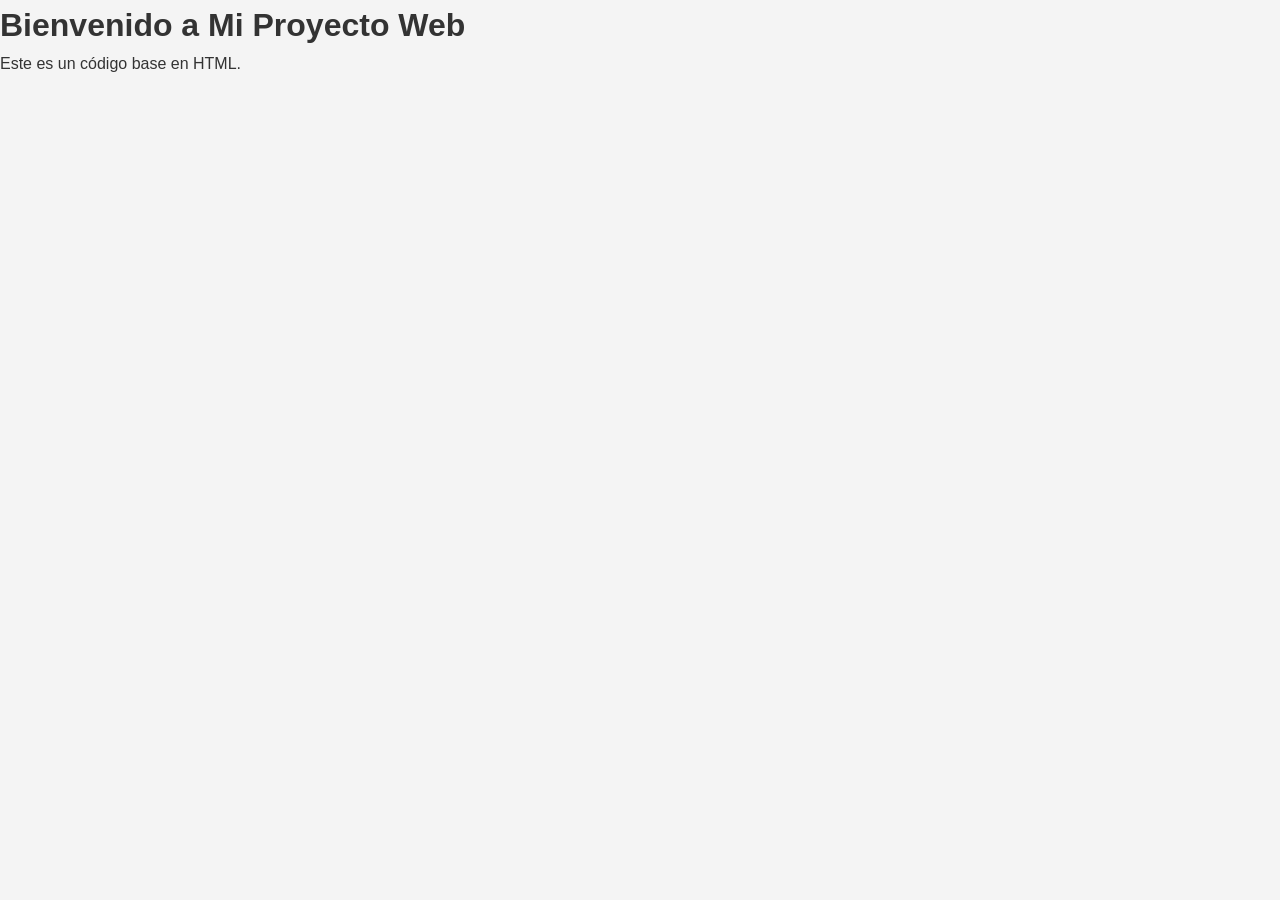
==== index.html @ e192d78e "Se realizo interfaz del inicio" ====
<!DOCTYPE html>
<html lang="es">
<head>
    <meta charset="UTF-8">
    <meta name="viewport" content="width=device-width, initial-scale=1.0">
    <title>Mi Proyecto Web</title>
    <link rel="stylesheet" href="css/style.css">
</head>
<body>
    <h1>Bienvenido a Mi Proyecto Web</h1>
    <p>Este es un código base en HTML.</p>
</body>
</html>
</body>
</html>
---- css/style.css ----
*

{
    margin: 0;
    padding: 0;
    box-sizing: border-box;
}

body {
    font-family: Arial, sans-serif;
    line-height: 1.6;
    color: #333;
    background-color: #f4f4f4;
}

header {
    background-color: #333;
    color: #fff;
    padding: 1rem 0;
    text-align: center;
}

main {
    max-width: 1200px;
    margin: 2rem auto;
    padding: 0 1rem;
}

footer {
    background-color: #333;
    color: #fff;
    text-align: center;
    padding: 1rem 0;
    margin-top: 2rem;
}

button {
    background-color: #007bff;
    color: white;
    padding: 0.5rem 1rem;
    border: none;
    border-radius: 4px;
    cursor: pointer;
}

button:hover {
    background-color: #0056b3;
}
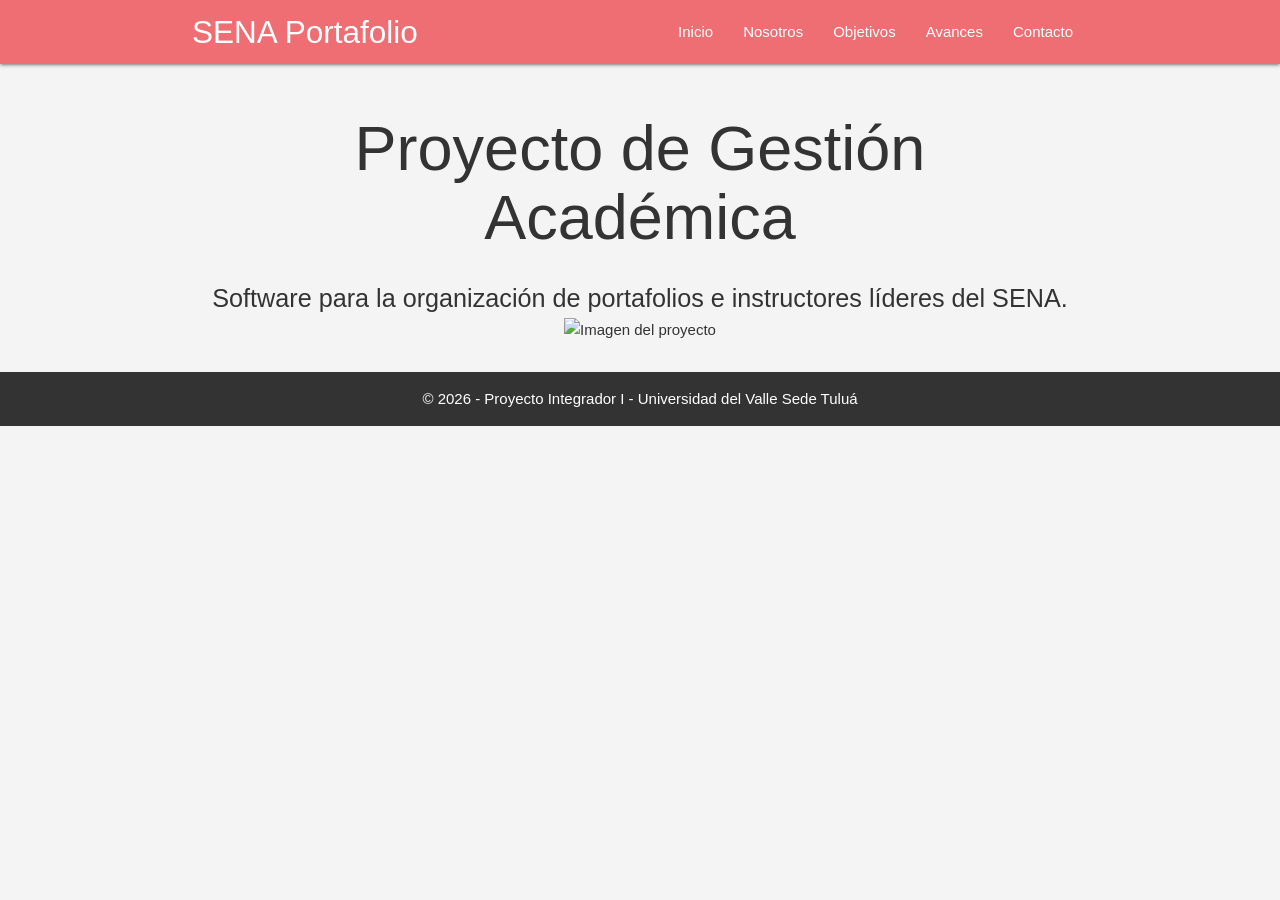
==== commit 881dc1b8: "Se realizo interfaz de inicio" ====
--- a/index.html
+++ b/index.html
@@ -2,14 +2,37 @@
 <html lang="es">
 <head>
     <meta charset="UTF-8">
-    <meta name="viewport" content="width=device-width, initial-scale=1.0">
-    <title>Mi Proyecto Web</title>
+    <title>Gestión Portafolio SENA</title>
+    <link rel="stylesheet" href="https://cdnjs.cloudflare.com/ajax/libs/materialize/1.0.0/css/materialize.min.css">
     <link rel="stylesheet" href="css/style.css">
 </head>
 <body>
-    <h1>Bienvenido a Mi Proyecto Web</h1>
-    <p>Este es un código base en HTML.</p>
+
+    <nav>
+        <div class="nav-wrapper container">
+            <a href="index.html" class="brand-logo">SENA Portafolio</a>
+            <ul id="nav-mobile" class="right hide-on-med-and-down">
+                <li><a href="index.html">Inicio</a></li>
+                <li><a href="nosotros.html">Nosotros</a></li>
+                <li><a href="objetivos.html">Objetivos</a></li>
+                <li><a href="avances.html">Avances</a></li>
+                <li><a href="contacto.html">Contacto</a></li>
+            </ul>
+        </div>
+    </nav>
+
+    <div class="container">
+        <div class="center-align" style="margin-top: 50px;">
+            <h1>Proyecto de Gestión Académica</h1>
+            <p class="flow-text">Software para la organización de portafolios e instructores líderes del SENA.</p>
+            <img src="https://via.placeholder.com/800x400" class="responsive-img" alt="Imagen del proyecto">
+        </div>
+    </div>
+
+    <footer class="center-align">
+        <p>&copy; 2026 - Proyecto Integrador I - Universidad del Valle Sede Tuluá</p>
+    </footer>
+
+    <script src="https://cdnjs.cloudflare.com/ajax/libs/materialize/1.0.0/js/materialize.min.js"></script>
 </body>
-</html>
-</body>
-</html>
+</html>
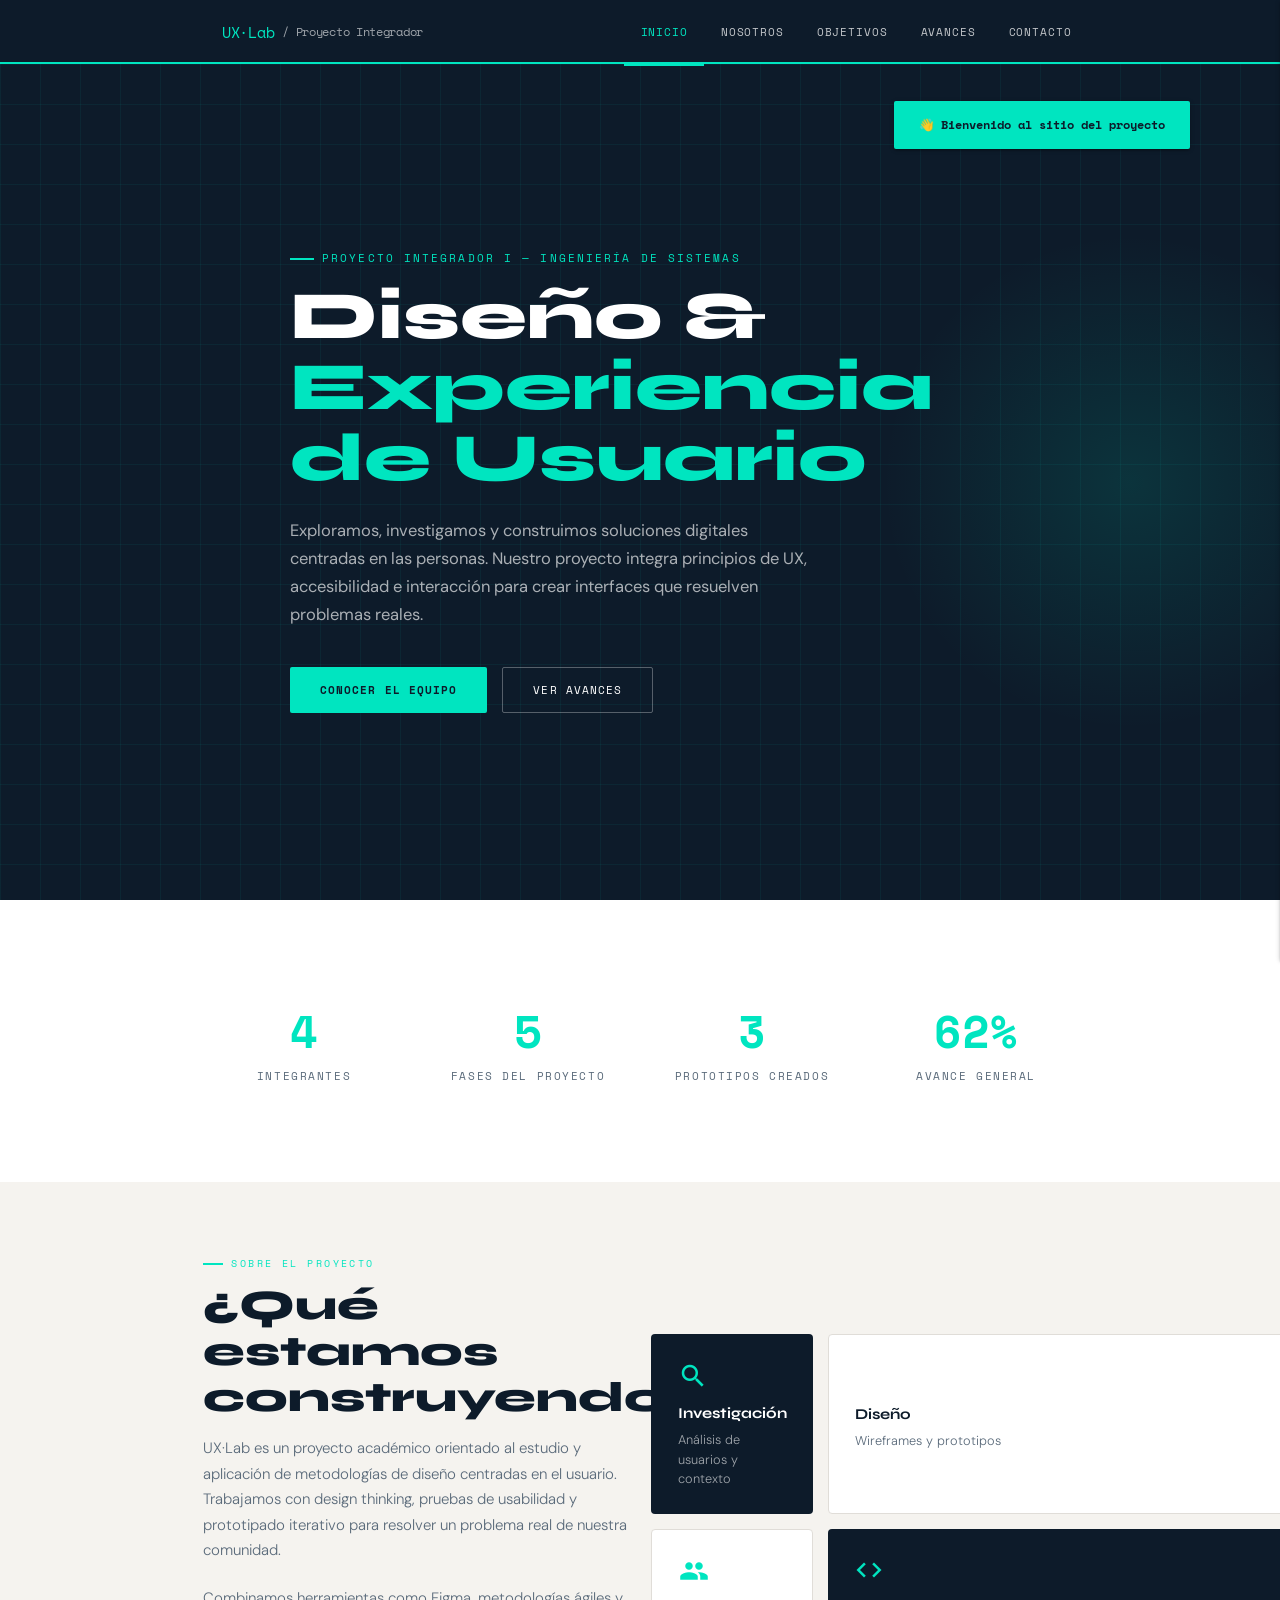
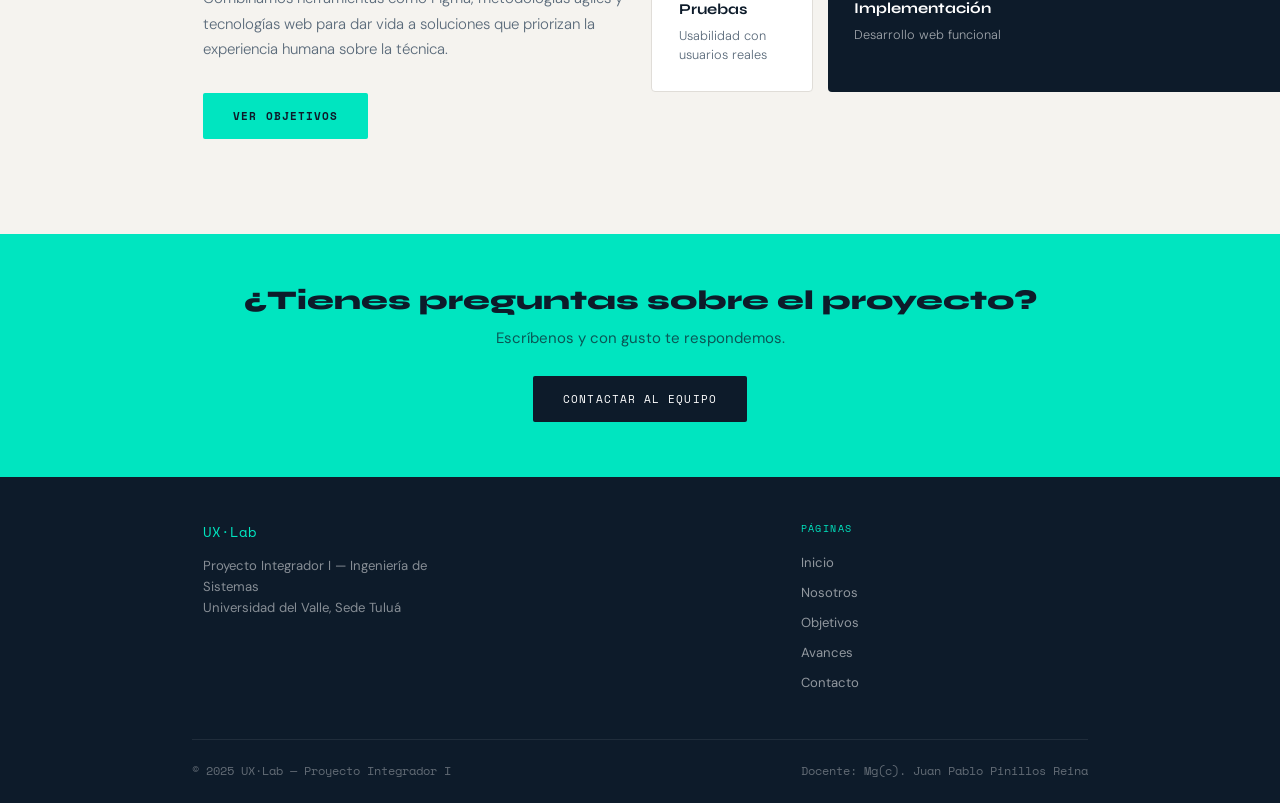
==== commit 5e67c44e: "Se sube cambios y mejoras" ====
--- a/index.html
+++ b/index.html
@@ -1,38 +1,179 @@
 <!DOCTYPE html>
 <html lang="es">
 <head>
-    <meta charset="UTF-8">
-    <title>Gestión Portafolio SENA</title>
-    <link rel="stylesheet" href="https://cdnjs.cloudflare.com/ajax/libs/materialize/1.0.0/css/materialize.min.css">
-    <link rel="stylesheet" href="css/style.css">
+  <meta charset="UTF-8" />
+  <meta name="viewport" content="width=device-width, initial-scale=1.0" />
+  <title>UX·Lab — Proyecto Integrador</title>
+  <!-- Materialize CSS -->
+  <link rel="stylesheet" href="https://cdnjs.cloudflare.com/ajax/libs/materialize/1.0.0/css/materialize.min.css" />
+  <!-- Material Icons -->
+  <link href="https://fonts.googleapis.com/icon?family=Material+Icons" rel="stylesheet" />
+  <!-- Custom CSS -->
+  <link rel="stylesheet" href="css/style.css" />
 </head>
 <body>
 
-    <nav>
-        <div class="nav-wrapper container">
-            <a href="index.html" class="brand-logo">SENA Portafolio</a>
-            <ul id="nav-mobile" class="right hide-on-med-and-down">
-                <li><a href="index.html">Inicio</a></li>
-                <li><a href="nosotros.html">Nosotros</a></li>
-                <li><a href="objetivos.html">Objetivos</a></li>
-                <li><a href="avances.html">Avances</a></li>
-                <li><a href="contacto.html">Contacto</a></li>
-            </ul>
+  <!-- ══ NAVBAR ══════════════════════════════════════════════════════════ -->
+  <nav>
+    <div class="nav-wrapper container">
+      <a href="index.html" class="brand-logo">UX·Lab <span>/ Proyecto Integrador</span></a>
+      <a href="#" data-target="mobile-nav" class="sidenav-trigger right"><i class="material-icons">menu</i></a>
+      <ul class="right hide-on-med-and-down">
+        <li><a href="index.html">Inicio</a></li>
+        <li><a href="nosotros.html">Nosotros</a></li>
+        <li><a href="objetivos.html">Objetivos</a></li>
+        <li><a href="avances.html">Avances</a></li>
+        <li><a href="contacto.html">Contacto</a></li>
+      </ul>
+    </div>
+  </nav>
+
+  <!-- Sidenav mobile -->
+  <ul class="sidenav" id="mobile-nav">
+    <li><a href="index.html"><i class="material-icons">home</i>Inicio</a></li>
+    <li><a href="nosotros.html"><i class="material-icons">group</i>Nosotros</a></li>
+    <li><a href="objetivos.html"><i class="material-icons">flag</i>Objetivos</a></li>
+    <li><a href="avances.html"><i class="material-icons">timeline</i>Avances</a></li>
+    <li><a href="contacto.html"><i class="material-icons">mail</i>Contacto</a></li>
+  </ul>
+
+  <!-- ══ HERO ════════════════════════════════════════════════════════════ -->
+  <section class="hero">
+    <div class="hero-bg-grid"></div>
+    <div class="hero-accent-circle"></div>
+    <div class="hero-content container">
+      <div class="hero-tag">Proyecto Integrador I — Ingeniería de Sistemas</div>
+      <h1>
+        Diseño &amp;
+        <span class="highlight">Experiencia de Usuario</span>
+      </h1>
+      <p>
+        Exploramos, investigamos y construimos soluciones digitales centradas en las personas.
+        Nuestro proyecto integra principios de UX, accesibilidad e interacción para crear
+        interfaces que resuelven problemas reales.
+      </p>
+      <div class="hero-cta">
+        <a href="nosotros.html" class="btn btn-primary-custom waves-effect">Conocer el equipo</a>
+        <a href="avances.html" class="btn btn-outline-custom waves-effect">Ver avances</a>
+      </div>
+    </div>
+  </section>
+
+  <!-- ══ STATS ════════════════════════════════════════════════════════════ -->
+  <section class="section-block white">
+    <div class="container">
+      <div class="row" style="margin-bottom:0;">
+        <div class="col s12 m3 center-align fade-in">
+          <div style="padding:1.5rem 0;">
+            <div class="stat-number" data-target="4" data-suffix="" style="font-family:'Space Mono',monospace;font-size:3rem;font-weight:700;color:var(--accent);">0</div>
+            <div style="font-family:'Space Mono',monospace;font-size:0.7rem;letter-spacing:.15em;text-transform:uppercase;color:var(--text-muted);margin-top:.25rem;">Integrantes</div>
+          </div>
         </div>
-    </nav>
+        <div class="col s12 m3 center-align fade-in fade-in-delay-1">
+          <div style="padding:1.5rem 0;">
+            <div class="stat-number" data-target="5" data-suffix="" style="font-family:'Space Mono',monospace;font-size:3rem;font-weight:700;color:var(--accent);">0</div>
+            <div style="font-family:'Space Mono',monospace;font-size:0.7rem;letter-spacing:.15em;text-transform:uppercase;color:var(--text-muted);margin-top:.25rem;">Fases del proyecto</div>
+          </div>
+        </div>
+        <div class="col s12 m3 center-align fade-in fade-in-delay-2">
+          <div style="padding:1.5rem 0;">
+            <div class="stat-number" data-target="3" data-suffix="" style="font-family:'Space Mono',monospace;font-size:3rem;font-weight:700;color:var(--accent);">0</div>
+            <div style="font-family:'Space Mono',monospace;font-size:0.7rem;letter-spacing:.15em;text-transform:uppercase;color:var(--text-muted);margin-top:.25rem;">Prototipos creados</div>
+          </div>
+        </div>
+        <div class="col s12 m3 center-align fade-in fade-in-delay-3">
+          <div style="padding:1.5rem 0;">
+            <div class="stat-number" data-target="80" data-suffix="%" style="font-family:'Space Mono',monospace;font-size:3rem;font-weight:700;color:var(--accent);">0</div>
+            <div style="font-family:'Space Mono',monospace;font-size:0.7rem;letter-spacing:.15em;text-transform:uppercase;color:var(--text-muted);margin-top:.25rem;">Avance general</div>
+          </div>
+        </div>
+      </div>
+    </div>
+  </section>
 
+  <!-- ══ ABOUT BRIEF ══════════════════════════════════════════════════════ -->
+  <section class="section-block light">
     <div class="container">
-        <div class="center-align" style="margin-top: 50px;">
-            <h1>Proyecto de Gestión Académica</h1>
-            <p class="flow-text">Software para la organización de portafolios e instructores líderes del SENA.</p>
-            <img src="https://via.placeholder.com/800x400" class="responsive-img" alt="Imagen del proyecto">
+      <div class="row valign-wrapper">
+        <div class="col s12 m6 fade-in">
+          <div class="section-label">Sobre el proyecto</div>
+          <h2 class="section-title">¿Qué estamos construyendo?</h2>
+          <p style="color:var(--text-muted);line-height:1.7;margin-bottom:1.5rem;">
+            UX·Lab es un proyecto académico orientado al estudio y aplicación de metodologías
+            de diseño centradas en el usuario. Trabajamos con design thinking, pruebas de
+            usabilidad y prototipado iterativo para resolver un problema real de nuestra comunidad.
+          </p>
+          <p style="color:var(--text-muted);line-height:1.7;margin-bottom:2rem;">
+            Combinamos herramientas como Figma, metodologías ágiles y tecnologías web para
+            dar vida a soluciones que priorizan la experiencia humana sobre la técnica.
+          </p>
+          <a href="objetivos.html" class="btn btn-primary-custom waves-effect">Ver objetivos</a>
         </div>
+        <div class="col s12 m6 fade-in fade-in-delay-2">
+          <div style="display:grid;grid-template-columns:1fr 1fr;gap:1rem;margin-top:2rem;">
+            <div style="background:var(--primary);border-radius:4px;padding:1.75rem;color:white;">
+              <i class="material-icons" style="color:var(--accent);font-size:2rem;display:block;margin-bottom:.75rem;">search</i>
+              <div style="font-family:'Syne',sans-serif;font-weight:700;margin-bottom:.4rem;">Investigación</div>
+              <p style="font-size:.85rem;color:rgba(255,255,255,.6);margin:0;line-height:1.5;">Análisis de usuarios y contexto</p>
+            </div>
+            <div style="background:var(--card-bg);border:1px solid var(--border);border-radius:4px;padding:1.75rem;">
+              <i class="material-icons" style="color:var(--accent);font-size:2rem;display:block;margin-bottom:.75rem;">design_services</i>
+              <div style="font-family:'Syne',sans-serif;font-weight:700;margin-bottom:.4rem;">Diseño</div>
+              <p style="font-size:.85rem;color:var(--text-muted);margin:0;line-height:1.5;">Wireframes y prototipos</p>
+            </div>
+            <div style="background:var(--card-bg);border:1px solid var(--border);border-radius:4px;padding:1.75rem;">
+              <i class="material-icons" style="color:var(--accent);font-size:2rem;display:block;margin-bottom:.75rem;">people</i>
+              <div style="font-family:'Syne',sans-serif;font-weight:700;margin-bottom:.4rem;">Pruebas</div>
+              <p style="font-size:.85rem;color:var(--text-muted);margin:0;line-height:1.5;">Usabilidad con usuarios reales</p>
+            </div>
+            <div style="background:var(--primary);border-radius:4px;padding:1.75rem;color:white;">
+              <i class="material-icons" style="color:var(--accent);font-size:2rem;display:block;margin-bottom:.75rem;">code</i>
+              <div style="font-family:'Syne',sans-serif;font-weight:700;margin-bottom:.4rem;">Implementación</div>
+              <p style="font-size:.85rem;color:rgba(255,255,255,.6);margin:0;line-height:1.5;">Desarrollo web funcional</p>
+            </div>
+          </div>
+        </div>
+      </div>
     </div>
+  </section>
 
-    <footer class="center-align">
-        <p>&copy; 2026 - Proyecto Integrador I - Universidad del Valle Sede Tuluá</p>
-    </footer>
+  <!-- ══ CTA BAND ═════════════════════════════════════════════════════════ -->
+  <section style="background:var(--accent);padding:3.5rem 0;">
+    <div class="container center-align">
+      <h3 style="font-family:'Syne',sans-serif;font-weight:800;color:var(--primary);margin:0 0 .75rem;font-size:1.8rem;">¿Tienes preguntas sobre el proyecto?</h3>
+      <p style="color:rgba(13,27,42,.7);margin:0 0 1.75rem;font-size:1rem;">Escríbenos y con gusto te respondemos.</p>
+      <a href="contacto.html" class="btn waves-effect" style="background:var(--primary);color:white;font-family:'Space Mono',monospace;font-size:.72rem;letter-spacing:.1em;text-transform:uppercase;border-radius:2px;box-shadow:none;padding:0 2rem;height:46px;line-height:46px;">Contactar al equipo</a>
+    </div>
+  </section>
 
-    <script src="https://cdnjs.cloudflare.com/ajax/libs/materialize/1.0.0/js/materialize.min.js"></script>
+  <!-- ══ FOOTER ═══════════════════════════════════════════════════════════ -->
+  <footer>
+    <div class="container">
+      <div class="row">
+        <div class="col s12 m4">
+          <div class="footer-brand">UX·Lab</div>
+          <p class="footer-desc">Proyecto Integrador I — Ingeniería de Sistemas<br>Universidad del Valle, Sede Tuluá</p>
+        </div>
+        <div class="col s12 m4 offset-m4">
+          <div class="footer-label">Páginas</div>
+          <ul class="footer-links">
+            <li><a href="index.html">Inicio</a></li>
+            <li><a href="nosotros.html">Nosotros</a></li>
+            <li><a href="objetivos.html">Objetivos</a></li>
+            <li><a href="avances.html">Avances</a></li>
+            <li><a href="contacto.html">Contacto</a></li>
+          </ul>
+        </div>
+      </div>
+      <div class="footer-bottom">
+        <span>© 2025 UX·Lab — Proyecto Integrador I</span>
+        <span>Docente: Mg(c). Juan Pablo Pinillos Reina</span>
+      </div>
+    </div>
+  </footer>
+
+  <!-- Materialize JS -->
+  <script src="https://cdnjs.cloudflare.com/ajax/libs/materialize/1.0.0/js/materialize.min.js"></script>
+  <script src="js/main.js"></script>
 </body>
-</html>+</html>
--- a/css/style.css
+++ b/css/style.css
@@ -1,48 +1,781 @@
-*
-
-{
-    margin: 0;
-    padding: 0;
-    box-sizing: border-box;
-}
+/* ===== IMPORTS ===== */
+@import url('https://fonts.googleapis.com/css2?family=Space+Mono:ital,wght@0,400;0,700;1,400&family=Syne:wght@400;600;700;800&family=DM+Sans:wght@300;400;500&display=swap');
+
+/* ===== CSS VARIABLES ===== */
+:root {
+  --primary: #0d1b2a;
+  --accent: #00e5c0;
+  --accent2: #ff5c5c;
+  --surface: #f5f3ef;
+  --card-bg: #ffffff;
+  --text-main: #0d1b2a;
+  --text-muted: #5a6a7a;
+  --border: #e0ddd8;
+  --nav-height: 64px;
+}
+
+/* ===== RESET & BASE ===== */
+* { box-sizing: border-box; }
 
 body {
-    font-family: Arial, sans-serif;
-    line-height: 1.6;
-    color: #333;
-    background-color: #f4f4f4;
-}
-
-header {
-    background-color: #333;
-    color: #fff;
-    padding: 1rem 0;
-    text-align: center;
-}
-
-main {
-    max-width: 1200px;
-    margin: 2rem auto;
-    padding: 0 1rem;
-}
-
+  font-family: 'DM Sans', sans-serif;
+  background: var(--surface);
+  color: var(--text-main);
+  margin: 0;
+  padding-top: var(--nav-height);
+  overflow-x: hidden;
+}
+
+h1, h2, h3, h4 {
+  font-family: 'Syne', sans-serif;
+  font-weight: 800;
+}
+
+/* ===== NAVBAR ===== */
+nav {
+  background: var(--primary) !important;
+  box-shadow: none !important;
+  height: var(--nav-height);
+  line-height: var(--nav-height);
+  position: fixed;
+  width: 100%;
+  top: 0;
+  z-index: 999;
+  border-bottom: 2px solid var(--accent);
+}
+
+nav .brand-logo {
+  font-family: 'Space Mono', monospace !important;
+  font-size: 1rem !important;
+  letter-spacing: -0.02em;
+  color: var(--accent) !important;
+  padding-left: 2rem;
+  display: flex;
+  align-items: center;
+  gap: 8px;
+}
+
+nav .brand-logo span {
+  color: white;
+  font-size: 0.8rem;
+  opacity: 0.6;
+}
+
+nav ul li a {
+  font-family: 'Space Mono', monospace !important;
+  font-size: 0.72rem !important;
+  letter-spacing: 0.08em;
+  text-transform: uppercase;
+  color: rgba(255,255,255,0.75) !important;
+  transition: color 0.2s ease;
+  padding: 0 1.1rem !important;
+}
+
+nav ul li a:hover,
+nav ul li a.active {
+  color: var(--accent) !important;
+  background: transparent !important;
+}
+
+nav ul li a.active {
+  border-bottom: 2px solid var(--accent);
+}
+
+/* Sidenav mobile */
+.sidenav {
+  background: var(--primary) !important;
+}
+.sidenav li a {
+  color: white !important;
+  font-family: 'Space Mono', monospace;
+  font-size: 0.8rem;
+}
+.sidenav-trigger {
+  color: var(--accent) !important;
+}
+
+/* ===== HERO SECTION ===== */
+.hero {
+  min-height: calc(100vh - var(--nav-height));
+  background: var(--primary);
+  display: flex;
+  align-items: center;
+  position: relative;
+  overflow: hidden;
+  padding: 4rem 2rem;
+}
+
+.hero-bg-grid {
+  position: absolute;
+  inset: 0;
+  background-image: 
+    linear-gradient(rgba(0,229,192,0.06) 1px, transparent 1px),
+    linear-gradient(90deg, rgba(0,229,192,0.06) 1px, transparent 1px);
+  background-size: 40px 40px;
+  pointer-events: none;
+}
+
+.hero-accent-circle {
+  position: absolute;
+  right: -100px;
+  top: 50%;
+  transform: translateY(-50%);
+  width: 500px;
+  height: 500px;
+  border-radius: 50%;
+  background: radial-gradient(circle, rgba(0,229,192,0.12) 0%, transparent 70%);
+  pointer-events: none;
+}
+
+.hero-content {
+  position: relative;
+  z-index: 2;
+  max-width: 700px;
+}
+
+.hero-tag {
+  font-family: 'Space Mono', monospace;
+  font-size: 0.7rem;
+  letter-spacing: 0.2em;
+  text-transform: uppercase;
+  color: var(--accent);
+  margin-bottom: 1rem;
+  display: flex;
+  align-items: center;
+  gap: 8px;
+}
+
+.hero-tag::before {
+  content: '';
+  display: inline-block;
+  width: 24px;
+  height: 2px;
+  background: var(--accent);
+}
+
+.hero h1 {
+  font-size: clamp(2.5rem, 6vw, 4.5rem);
+  line-height: 1.05;
+  color: white;
+  margin: 0 0 1.5rem;
+}
+
+.hero h1 .highlight {
+  color: var(--accent);
+  display: block;
+}
+
+.hero p {
+  font-size: 1.1rem;
+  color: rgba(255,255,255,0.65);
+  line-height: 1.7;
+  margin-bottom: 2.5rem;
+  max-width: 520px;
+}
+
+.hero-cta {
+  display: flex;
+  gap: 1rem;
+  flex-wrap: wrap;
+}
+
+.btn-primary-custom {
+  background: var(--accent) !important;
+  color: var(--primary) !important;
+  font-family: 'Space Mono', monospace !important;
+  font-size: 0.72rem !important;
+  letter-spacing: 0.1em;
+  text-transform: uppercase;
+  font-weight: 700;
+  border-radius: 2px !important;
+  box-shadow: none !important;
+  padding: 0 2rem !important;
+  height: 46px;
+  line-height: 46px;
+  transition: transform 0.15s, background 0.2s !important;
+}
+
+.btn-primary-custom:hover {
+  background: #00c4a6 !important;
+  transform: translateY(-2px);
+}
+
+.btn-outline-custom {
+  background: transparent !important;
+  color: white !important;
+  font-family: 'Space Mono', monospace !important;
+  font-size: 0.72rem !important;
+  letter-spacing: 0.1em;
+  text-transform: uppercase;
+  border: 1px solid rgba(255,255,255,0.3) !important;
+  border-radius: 2px !important;
+  box-shadow: none !important;
+  padding: 0 2rem !important;
+  height: 46px;
+  line-height: 44px;
+  transition: border-color 0.2s, color 0.2s !important;
+}
+
+.btn-outline-custom:hover {
+  border-color: var(--accent) !important;
+  color: var(--accent) !important;
+}
+
+/* ===== SECTION STYLES ===== */
+.section-block {
+  padding: 5rem 0;
+}
+
+.section-block.dark {
+  background: var(--primary);
+  color: white;
+}
+
+.section-block.light {
+  background: var(--surface);
+}
+
+.section-block.white {
+  background: var(--card-bg);
+}
+
+.section-label {
+  font-family: 'Space Mono', monospace;
+  font-size: 0.65rem;
+  letter-spacing: 0.25em;
+  text-transform: uppercase;
+  color: var(--accent);
+  margin-bottom: 0.75rem;
+  display: flex;
+  align-items: center;
+  gap: 8px;
+}
+
+.section-label::before {
+  content: '';
+  display: inline-block;
+  width: 20px;
+  height: 2px;
+  background: var(--accent);
+}
+
+.section-title {
+  font-size: clamp(1.8rem, 4vw, 2.8rem);
+  line-height: 1.1;
+  margin: 0 0 1rem;
+}
+
+.section-title.light {
+  color: white;
+}
+
+/* ===== CARDS ===== */
+.card {
+  border-radius: 4px !important;
+  box-shadow: 0 2px 12px rgba(0,0,0,0.07) !important;
+  border: 1px solid var(--border);
+  transition: transform 0.2s, box-shadow 0.2s;
+}
+
+.card:hover {
+  transform: translateY(-4px);
+  box-shadow: 0 8px 30px rgba(0,0,0,0.12) !important;
+}
+
+.card .card-title {
+  font-family: 'Syne', sans-serif !important;
+  font-weight: 700;
+}
+
+.team-card {
+  background: var(--card-bg);
+  border: 1px solid var(--border);
+  border-radius: 4px;
+  padding: 2rem 1.5rem;
+  text-align: center;
+  transition: transform 0.2s, box-shadow 0.2s;
+  position: relative;
+  overflow: hidden;
+}
+
+.team-card::before {
+  content: '';
+  position: absolute;
+  top: 0; left: 0; right: 0;
+  height: 3px;
+  background: var(--accent);
+  transform: scaleX(0);
+  transition: transform 0.3s ease;
+}
+
+.team-card:hover::before {
+  transform: scaleX(1);
+}
+
+.team-card:hover {
+  transform: translateY(-4px);
+  box-shadow: 0 10px 32px rgba(0,0,0,0.1);
+}
+
+.team-avatar {
+  width: 80px;
+  height: 80px;
+  border-radius: 50%;
+  background: var(--primary);
+  display: flex;
+  align-items: center;
+  justify-content: center;
+  margin: 0 auto 1rem;
+  font-family: 'Syne', sans-serif;
+  font-size: 1.5rem;
+  font-weight: 800;
+  color: var(--accent);
+  border: 3px solid var(--accent);
+}
+
+.team-name {
+  font-family: 'Syne', sans-serif;
+  font-weight: 700;
+  font-size: 1rem;
+  margin-bottom: 0.25rem;
+}
+
+.team-role {
+  font-family: 'Space Mono', monospace;
+  font-size: 0.65rem;
+  letter-spacing: 0.1em;
+  text-transform: uppercase;
+  color: var(--accent);
+  margin-bottom: 0.75rem;
+}
+
+.team-desc {
+  font-size: 0.875rem;
+  color: var(--text-muted);
+  line-height: 1.6;
+}
+
+/* ===== MISSION/VISION ===== */
+.mv-card {
+  background: var(--primary);
+  color: white;
+  border-radius: 4px;
+  padding: 2.5rem;
+  height: 100%;
+  position: relative;
+  overflow: hidden;
+}
+
+.mv-card::after {
+  content: '';
+  position: absolute;
+  bottom: -30px;
+  right: -30px;
+  width: 100px;
+  height: 100px;
+  border: 20px solid rgba(0,229,192,0.1);
+  border-radius: 50%;
+}
+
+.mv-icon {
+  font-size: 2rem;
+  margin-bottom: 1rem;
+  color: var(--accent);
+}
+
+.mv-title {
+  font-family: 'Space Mono', monospace;
+  font-size: 0.7rem;
+  letter-spacing: 0.2em;
+  text-transform: uppercase;
+  color: var(--accent);
+  margin-bottom: 0.5rem;
+}
+
+.mv-text {
+  font-size: 1rem;
+  color: rgba(255,255,255,0.8);
+  line-height: 1.7;
+}
+
+/* ===== OBJECTIVES ===== */
+.obj-item {
+  display: flex;
+  gap: 1.5rem;
+  align-items: flex-start;
+  padding: 1.75rem;
+  background: var(--card-bg);
+  border: 1px solid var(--border);
+  border-radius: 4px;
+  margin-bottom: 1rem;
+  transition: border-color 0.2s, transform 0.2s;
+}
+
+.obj-item:hover {
+  border-color: var(--accent);
+  transform: translateX(6px);
+}
+
+.obj-number {
+  font-family: 'Space Mono', monospace;
+  font-size: 1.5rem;
+  font-weight: 700;
+  color: var(--accent);
+  opacity: 0.4;
+  min-width: 40px;
+  line-height: 1;
+}
+
+.obj-content h5 {
+  font-family: 'Syne', sans-serif;
+  font-weight: 700;
+  font-size: 1rem;
+  margin: 0 0 0.4rem;
+}
+
+.obj-content p {
+  font-size: 0.9rem;
+  color: var(--text-muted);
+  margin: 0;
+  line-height: 1.6;
+}
+
+.obj-general {
+  background: var(--primary);
+  color: white;
+  border-radius: 4px;
+  padding: 2.5rem;
+  margin-bottom: 2.5rem;
+  border-left: 4px solid var(--accent);
+}
+
+.obj-general p {
+  font-size: 1.05rem;
+  line-height: 1.7;
+  color: rgba(255,255,255,0.85);
+  margin: 0;
+}
+
+/* ===== COLLAPSIBLES ===== */
+.collapsible {
+  border: 1px solid var(--border) !important;
+  box-shadow: none !important;
+  border-radius: 4px !important;
+  overflow: hidden;
+}
+
+.collapsible-header {
+  font-family: 'Syne', sans-serif !important;
+  font-weight: 700 !important;
+  background: var(--card-bg) !important;
+  border-bottom: 1px solid var(--border) !important;
+  transition: background 0.2s;
+}
+
+.collapsible-header:hover {
+  background: #f0faf8 !important;
+}
+
+.collapsible-header i {
+  color: var(--accent) !important;
+}
+
+.collapsible-body {
+  background: var(--surface) !important;
+  border-bottom: none !important;
+  color: var(--text-muted);
+  font-size: 0.95rem;
+  line-height: 1.7;
+}
+
+/* ===== AVANCES / PROGRESS ===== */
+.avance-card {
+  background: var(--card-bg);
+  border: 1px solid var(--border);
+  border-radius: 4px;
+  overflow: hidden;
+  transition: transform 0.2s, box-shadow 0.2s;
+}
+
+.avance-card:hover {
+  transform: translateY(-4px);
+  box-shadow: 0 10px 30px rgba(0,0,0,0.1);
+}
+
+.avance-card-header {
+  background: var(--primary);
+  padding: 1.5rem;
+  display: flex;
+  align-items: center;
+  gap: 1rem;
+}
+
+.avance-number {
+  font-family: 'Space Mono', monospace;
+  font-size: 2rem;
+  font-weight: 700;
+  color: var(--accent);
+  opacity: 0.5;
+}
+
+.avance-card-header h5 {
+  font-family: 'Syne', sans-serif;
+  font-weight: 700;
+  color: white;
+  margin: 0;
+  font-size: 1rem;
+}
+
+.avance-card-body {
+  padding: 1.5rem;
+}
+
+.avance-card-body p {
+  font-size: 0.9rem;
+  color: var(--text-muted);
+  line-height: 1.6;
+  margin: 0 0 1rem;
+}
+
+.progress-label {
+  font-family: 'Space Mono', monospace;
+  font-size: 0.65rem;
+  letter-spacing: 0.1em;
+  text-transform: uppercase;
+  color: var(--text-muted);
+  margin-bottom: 0.4rem;
+  display: flex;
+  justify-content: space-between;
+}
+
+.progress {
+  height: 4px !important;
+  background: var(--border) !important;
+  border-radius: 2px !important;
+}
+
+.progress .determinate {
+  background: var(--accent) !important;
+  border-radius: 2px !important;
+}
+
+.tag-badge {
+  display: inline-block;
+  font-family: 'Space Mono', monospace;
+  font-size: 0.6rem;
+  letter-spacing: 0.1em;
+  text-transform: uppercase;
+  padding: 3px 10px;
+  border-radius: 2px;
+  margin-right: 6px;
+  margin-bottom: 6px;
+}
+
+.tag-done { background: rgba(0,229,192,0.15); color: #00a88c; }
+.tag-progress { background: rgba(255,92,92,0.12); color: #cc3e3e; }
+.tag-pending { background: rgba(90,106,122,0.1); color: var(--text-muted); }
+
+/* ===== CONTACT FORM ===== */
+.contact-wrapper {
+  background: var(--primary);
+  border-radius: 4px;
+  overflow: hidden;
+}
+
+.contact-info {
+  padding: 3rem;
+  color: white;
+}
+
+.contact-info h3 {
+  font-size: 1.6rem;
+  margin-bottom: 1rem;
+}
+
+.contact-info p {
+  color: rgba(255,255,255,0.65);
+  line-height: 1.7;
+  margin-bottom: 2rem;
+}
+
+.contact-detail {
+  display: flex;
+  align-items: center;
+  gap: 1rem;
+  margin-bottom: 1rem;
+}
+
+.contact-detail i {
+  color: var(--accent);
+  font-size: 1.2rem;
+}
+
+.contact-detail span {
+  font-size: 0.9rem;
+  color: rgba(255,255,255,0.75);
+}
+
+.contact-form-panel {
+  background: white;
+  padding: 3rem;
+}
+
+.contact-form-panel h4 {
+  font-family: 'Syne', sans-serif;
+  font-weight: 700;
+  margin-bottom: 1.5rem;
+  font-size: 1.4rem;
+}
+
+/* Materialize input overrides */
+.input-field input:focus,
+.input-field textarea:focus {
+  border-bottom: 1px solid var(--accent) !important;
+  box-shadow: 0 1px 0 0 var(--accent) !important;
+}
+
+.input-field label.active {
+  color: var(--accent) !important;
+}
+
+.input-field .prefix.active {
+  color: var(--accent) !important;
+}
+
+/* ===== FOOTER ===== */
 footer {
-    background-color: #333;
-    color: #fff;
-    text-align: center;
-    padding: 1rem 0;
-    margin-top: 2rem;
-}
-
-button {
-    background-color: #007bff;
-    color: white;
-    padding: 0.5rem 1rem;
-    border: none;
-    border-radius: 4px;
-    cursor: pointer;
-}
-
-button:hover {
-    background-color: #0056b3;
-}
+  background: var(--primary);
+  color: white;
+  padding: 3rem 0 1.5rem;
+  border-top: 2px solid var(--accent);
+}
+
+.footer-brand {
+  font-family: 'Space Mono', monospace;
+  font-size: 0.9rem;
+  color: var(--accent);
+  margin-bottom: 0.5rem;
+}
+
+.footer-desc {
+  font-size: 0.875rem;
+  color: rgba(255,255,255,0.5);
+  line-height: 1.6;
+}
+
+.footer-label {
+  font-family: 'Space Mono', monospace;
+  font-size: 0.65rem;
+  letter-spacing: 0.15em;
+  text-transform: uppercase;
+  color: var(--accent);
+  margin-bottom: 1rem;
+}
+
+.footer-links {
+  list-style: none;
+  padding: 0;
+  margin: 0;
+}
+
+.footer-links li {
+  margin-bottom: 0.5rem;
+}
+
+.footer-links a {
+  font-size: 0.875rem;
+  color: rgba(255,255,255,0.55);
+  text-decoration: none;
+  transition: color 0.2s;
+}
+
+.footer-links a:hover {
+  color: var(--accent);
+}
+
+.footer-bottom {
+  margin-top: 2.5rem;
+  padding-top: 1.5rem;
+  border-top: 1px solid rgba(255,255,255,0.08);
+  display: flex;
+  justify-content: space-between;
+  align-items: center;
+  flex-wrap: wrap;
+  gap: 1rem;
+}
+
+.footer-bottom span {
+  font-size: 0.8rem;
+  color: rgba(255,255,255,0.35);
+  font-family: 'Space Mono', monospace;
+}
+
+/* ===== PAGE HERO (inner pages) ===== */
+.page-hero {
+  background: var(--primary);
+  padding: 4rem 0 3.5rem;
+  position: relative;
+  overflow: hidden;
+}
+
+.page-hero::after {
+  content: '';
+  position: absolute;
+  inset: 0;
+  background-image: 
+    linear-gradient(rgba(0,229,192,0.05) 1px, transparent 1px),
+    linear-gradient(90deg, rgba(0,229,192,0.05) 1px, transparent 1px);
+  background-size: 40px 40px;
+  pointer-events: none;
+}
+
+.page-hero h1 {
+  color: white;
+  font-size: clamp(2rem, 5vw, 3rem);
+  margin: 0.5rem 0;
+  position: relative;
+  z-index: 1;
+}
+
+.page-hero p {
+  color: rgba(255,255,255,0.6);
+  font-size: 1rem;
+  position: relative;
+  z-index: 1;
+  margin: 0;
+}
+
+/* ===== ANIMATIONS ===== */
+.fade-in {
+  opacity: 0;
+  transform: translateY(20px);
+  transition: opacity 0.6s ease, transform 0.6s ease;
+}
+
+.fade-in.visible {
+  opacity: 1;
+  transform: translateY(0);
+}
+
+.fade-in-delay-1 { transition-delay: 0.1s; }
+.fade-in-delay-2 { transition-delay: 0.2s; }
+.fade-in-delay-3 { transition-delay: 0.3s; }
+.fade-in-delay-4 { transition-delay: 0.4s; }
+
+/* ===== TOAST OVERRIDE ===== */
+#toast-container .toast {
+  background: var(--accent) !important;
+  color: var(--primary) !important;
+  font-family: 'Space Mono', monospace !important;
+  font-size: 0.8rem;
+  border-radius: 2px !important;
+  font-weight: 700;
+}
+
+/* ===== RESPONSIVE ===== */
+@media (max-width: 600px) {
+  .hero { padding: 3rem 1rem; }
+  .section-block { padding: 3rem 0; }
+  .contact-info, .contact-form-panel { padding: 2rem 1.5rem; }
+  .mv-card { padding: 1.5rem; }
+}
